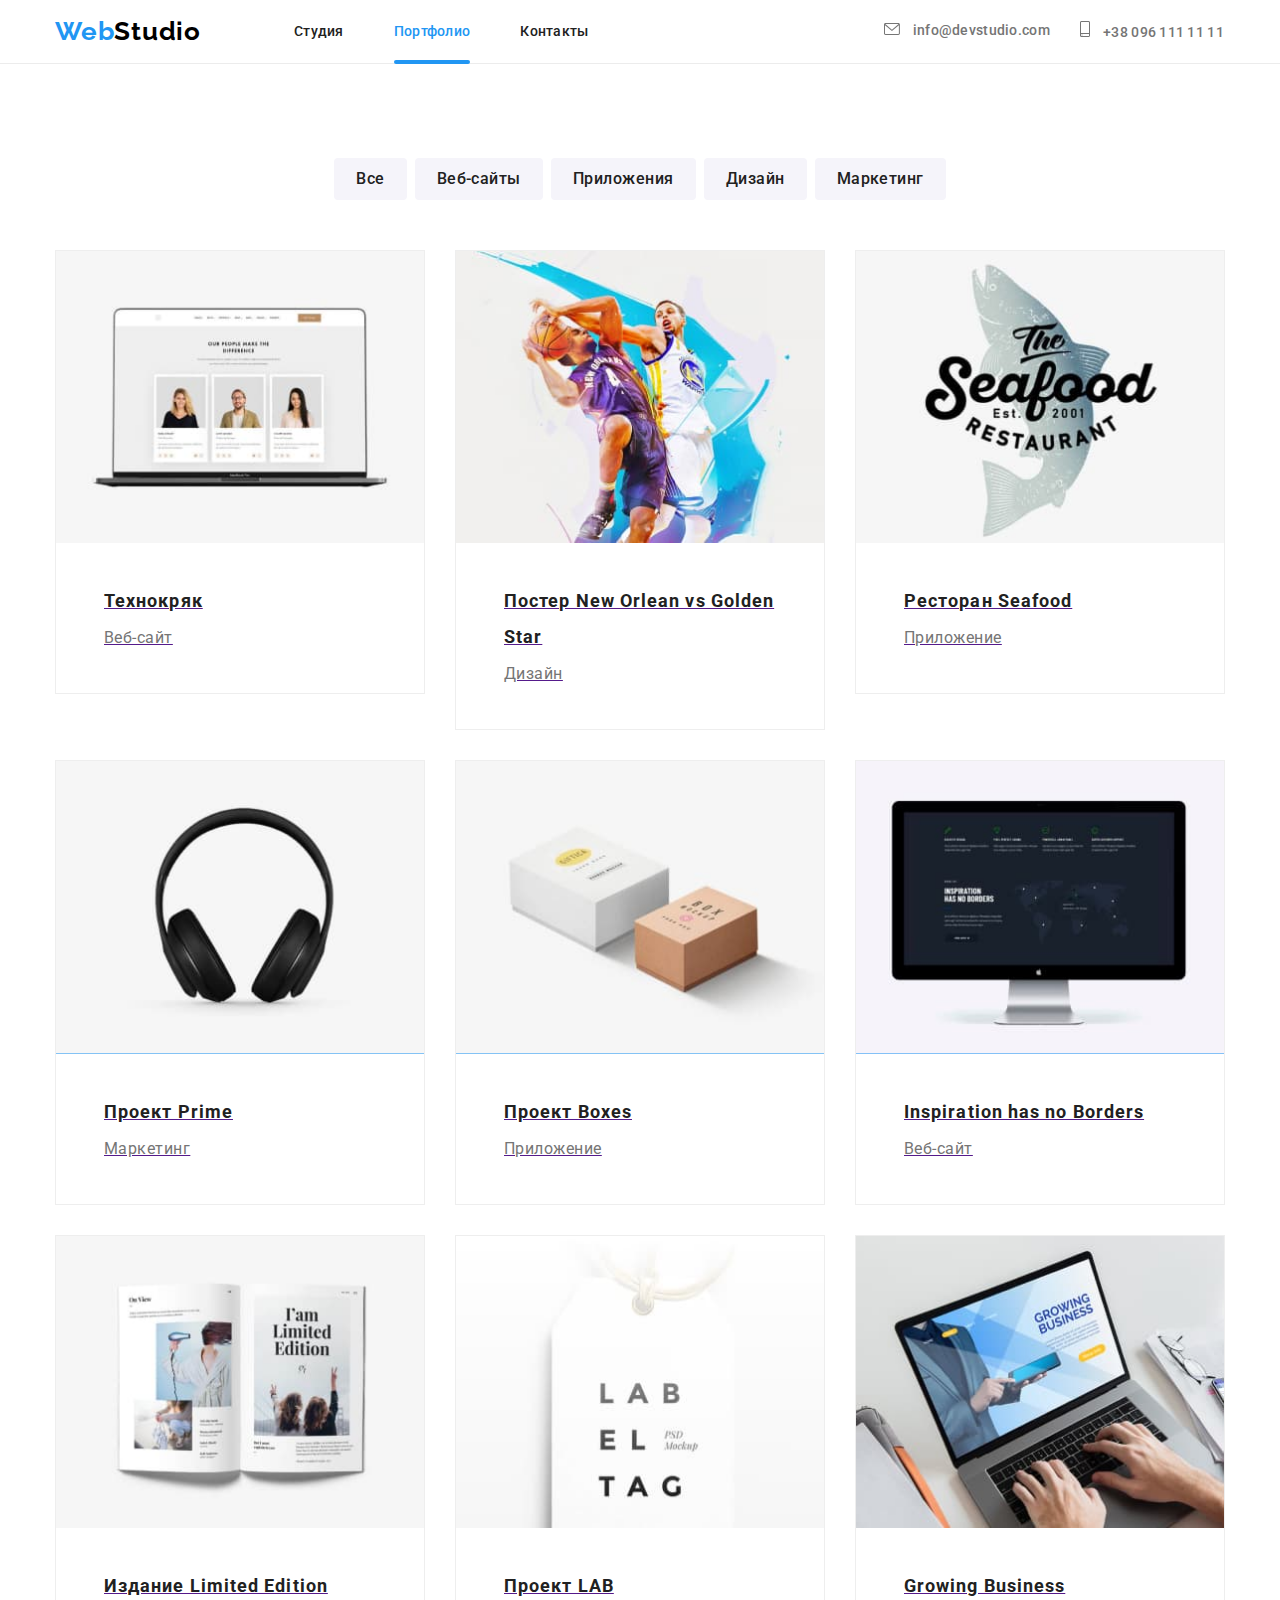
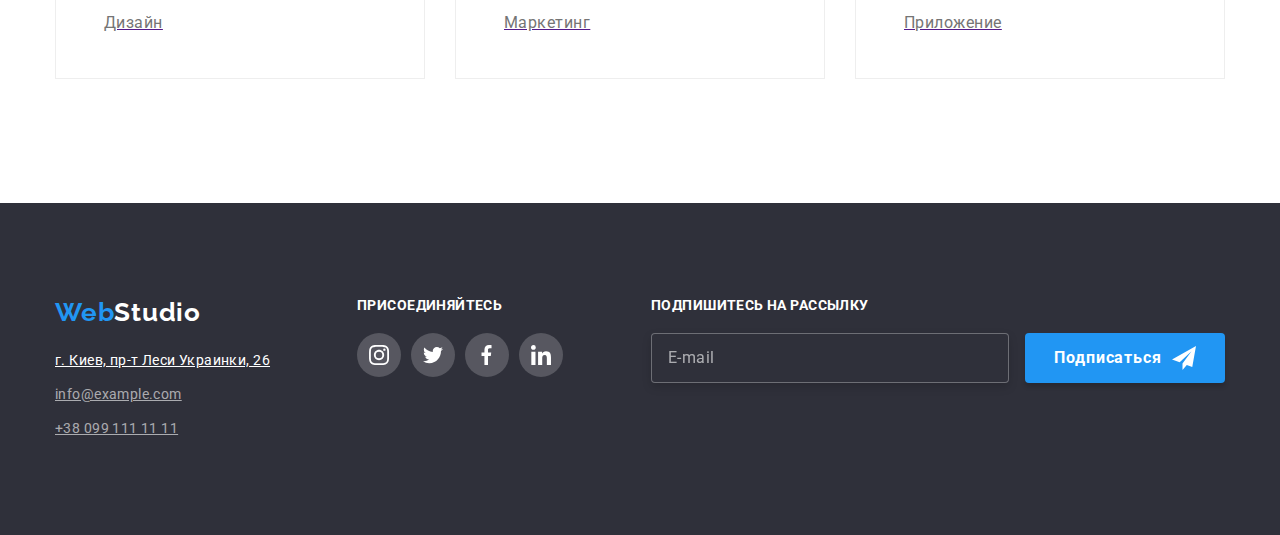
==== portfolio.html @ 94877e29 "описана адаптивность для страниц" ====
<!DOCTYPE html>
<html lang="ru">
<head>
    <meta charset="UTF-8">
    <meta name="viewport" content="width=device-width, initial-scale=1.0">
    <title>Портфолио</title>
    <link rel="stylesheet" href="https://cdnjs.cloudflare.com/ajax/libs/modern-normalize/1.0.0/modern-normalize.min.css" />
    <link href="https://fonts.googleapis.com/css2?family=Raleway:wght@700&family=Roboto:wght@400;500;700;900&display=swap"
        rel="stylesheet" />
    <link rel="stylesheet" href="./css/portfolio.min.css">
</head>
<body>
<!--Header-->
<header class="header header-portfolio">
    <div class="container header__container">
        <nav class="wrapper-logo-btn">
            <a class="logo link" href="./index.html" lang="en"><span class="logo__color">Web</span>Studio</a>
            <button type="button" class="menu-button" aria-controls="menu-container" aria-expanded="false"
                data-menu-button>
                <svg width="40" height="40" aria-label="Список навигационного меню">
                    <use class="menu-button__icon" href="./images/sprite.svg#icon-menu"></use>
                    <use class="menu-button__close" href="./images/sprite.svg#icon-close"></use>
                </svg>
            </button>
            <div class="menu-container" id="menu-container" data-menu>
                <div class="navigation">
                    <ul class="navigation__list list">
                        <li class="navigation__list-item">
                            <a class="navigation__list-link link" href="./index.html">Cтудия</a></li>
                        <li class="navigation__list-item">
                          <a class="navigation__list-link link navigation__list-link--active" href="./portfolio.html">Портфолио</a></li>
                        <li class="navigation__list-item">
                            <a class="navigation__list-link link" href="">Контакты</a></li>
                    </ul>
                </div>
                <address class="address header__address">
                    <ul class="address__list list">
                        <li class="address__list-item">
                            <a class="address__list-link link" href="mailto:info@devstudio.com">
                                <svg class="address__list-svg" width="16" height="12">
                                    <use href="./images/sprite.svg#envelope"></use>
                                </svg>
                                info@devstudio.com</a></li>
                        <li class="address__list-item">
                            <a class="address__list-link link" href="tel:+380961111111">
                                <svg class="address__list-svg" width="10" height="16">
                                    <use href="./images/sprite.svg#smartphone"></use>
                                </svg>
                                +38 096 111 11 11</a></li>
                    </ul>
                </address>
            </div>
        </nav>
    </div>
</header>
<main>
    <!--PROJECTS-->
    <section class="section">
        <div class="container">
            <h2 class="visually-hidden">Основные проэкты</h2>
            <ul class="projects-navigation__list list">
                <li class="project-navigation__item">
                    <button type="button" class="project-navigation__button">Все</button></li>
                <li class="project-navigation__item">
                    <button type="button" class="project-navigation__button">Веб-сайты</button></li>
                <li class="project-navigation__item">
                    <button type="button" class="project-navigation__button">Приложения</button></li>
                <li class="project-navigation__item">
                    <button type="button" class="project-navigation__button">Дизайн</button></li>
                <li class="project-navigation__item">
                    <button type="button" class="project-navigation__button">Маркетинг</button></li>
            </ul>
            <ul class="project-list list">
                <li class="project-list__item">
                    <a href class="project-link">
                        <div class="overlay-add">
                            <picture>
                                <source srcset="./images/projects/desktop/pr1-d.jpg 1x, ./images/projects/desktop/pr1-d@2x.jpg 2x"
                                    media="(min-width: 1200px)">
                                <source srcset="./images/projects/tablet/pr1-t.jpg 1x, ./images/projects/tablet/pr1-t@2x.jpg 2x"
                                    media="(min-width: 768px)">
                                <source srcset="./images/projects/mobile/pr1-m.jpg 1x, ./images/projects/mobile/pr1-m@2x.jpg 2x"
                                    media="(min-width: 320px)">
                                    <img class="project-list__img" src="./images/projects/mobile/pr1-m.jpg" alt="Веб-сайт 'Технокряк'" style="max-width: 100%;">
                            </picture>
                            <div class="overlay-wrap">
                                <p class="project__overlay">
                                Технокряк это современная площадка распространения коронавируса. Компании используют
                                эту платформу для цифрового шпионажа и атак на защищённые сервера конкурентов.
                                </p>
                            </div>
                        </div>
                        <div class="project-list__signature">
                            <h2 class="project-list__title">Технокряк</h2>
                            <p class="project-list__description">Веб-сайт</p>
                        </div>
                    </a>
                </li>
                <li class="project-list__item">
                    <a href class="project-link">
                        <div class="overlay-add">
                            <picture>
                                <source srcset="./images/projects/desktop/pr2-d.jpg 1x, ./images/projects/desktop/pr2-d@2x.jpg 2x"
                                media="(min-width: 1200px)">
                                <source srcset="./images/projects/tablet/pr2-t.jpg 1x, ./images/projects/tablet/pr2-t@2x.jpg 2x"
                                media="(min-width: 768px)">
                                <source srcset="./images/projects/mobile/pr2-m.jpg 1x, ./images/projects/mobile/pr2-m@2x.jpg 2x"
                                media="(min-width: 320px)">
                                <img class="project-list__img" src="./images/projects/mobile/pr2-m.jpg" alt="Постер Нового Орелана" style="max-width: 100%;"/>
                            </picture>
                            <div class="overlay-wrap">
                                <p class="project-list__description--overlay">
                                Технокряк это современная площадка распространения коронавируса. Компании используют
                                эту платформу для цифрового шпионажа и атак на защищённые сервера конкурентов.
                                </p>
                            </div>
                        </div>
                        <div class="project-list__signature">
                            <h2 class="project-list__title">Постер New Orlean vs Golden Star</h2>
                            <p class="project-list__description">Дизайн</p>
                        </div>
                    </a>
                </li>
                <li class="project-list__item">
                    <a href class="project-link">
                        <div class="overlay-add">
                            <picture>
                                <source srcset="./images/projects/desktop/pr3-d.jpg 1x, ./images/projects/desktop/pr3-d@2x.jpg 2x"
                                media="(min-width: 1200px)">
                                <source srcset="./images/projects/tablet/pr3-t.jpg 1x, ./images/projects/tablet/pr3-t@2x.jpg 2x"
                                media="(min-width: 768px)">
                                <source srcset="./images/projects/mobile/pr3-m.jpg 1x, ./images/projects/mobile/pr3-m@2x.jpg 2x"
                                media="(min-width: 320px)">
                                <img class="project-list__img" src="./images/projects/mobile/pr3-m.jpg" alt="Приложение ресторана" style="max-width: 100%;"/>
                            </picture>  
                            <div class="overlay-wrap">
                                <p class="project-list__description--overlay">
                                Технокряк это современная площадка распространения коронавируса. Компании используют
                                эту платформу для цифрового шпионажа и атак на защищённые сервера конкурентов.
                                </p>
                            </div>
                        </div>
                        <div class="project-list__signature">
                        <h2 class="project-list__title">Ресторан Seafood</h2>
                        <p class="project-list__description">Приложение</p>
                        </div>
                    </a>
                </li>
                <li class="project-list__item">
                    <a href class="project-link">
                        <div class="overlay-add">
                            <picture>
                            <source srcset="./images/projects/desktop/pr4-d.jpg 1x, ./images/projects/desktop/pr4-d@2x.jpg 2x"
                                media="(min-width: 1200px)">
                            <source srcset="./images/projects/tablet/pr4-t.jpg 1x, ./images/projects/tablet/pr4-t@2x.jpg 2x"
                                media="(min-width: 768px)">
                            <source srcset="./images/projects/mobile/pr4-m.jpg 1x, ./images/projects/mobile/pr4-m@2x.jpg 2x"
                                media="(min-width: 320px)">
                            <img class="project-list__img" src="./images/projects/mobile/pr4-m.jpg" alt="Проект маркетинга" style="max-width: 100%;"/>
                            </picture>
                            <div class="overlay-wrap">
                            <p class="project-list__description--overlay">
                            Технокряк это современная площадка распространения коронавируса. Компании используют
                            эту платформу для цифрового шпионажа и атак на защищённые сервера конкурентов.
                            </p>
                            </div>
                        </div>
                        <div class="project-list__signature">
                        <h2 class="project-list__title">Проект Prime</h2>
                        <p class="project-list__description">Маркетинг</p>
                        </div>
                    </a>
                </li>
                <li class="project-list__item">
                    <a href class="project-link">
                        <div class="overlay-add">
                            <picture>
                                <source srcset="./images/projects/desktop/pr5-d.jpg 1x, ./images/projects/desktop/pr5-d@2x.jpg 2x"
                                media="(min-width: 1200px)">
                                <source srcset="./images/projects/tablet/pr5-t.jpg 1x, ./images/projects/tablet/pr5-t@2x.jpg 2x"
                                media="(min-width: 768px)">
                                <source srcset="./images/projects/mobile/pr5-m.jpg 1x, ./images/projects/mobile/pr5-m@2x.jpg 2x"
                                media="(min-width: 320px)">
                            <img class="project-list__img" src="./images/projects/mobile/pr5-m.jpg" alt="Приложения проекта" style="max-width: 100%;"/>
                            </picture>
                            <div class="overlay-wrap">
                            <p class="project-list__description--overlay">
                            Технокряк это современная площадка распространения коронавируса. Компании используют
                            эту платформу для цифрового шпионажа и атак на защищённые сервера конкурентов.
                            </p>
                            </div>
                        </div>
                        <div class="project-list__signature">
                        <h2 class="project-list__title">Проект Boxes</h2>
                        <p class="project-list__description">Приложение</p>
                        </div>
                    </a>    
                </li>
                <li class="project-list__item">
                    <a href class="project-link">
                        <div class="overlay-add">
                            <picture>
                            <source srcset="./images/projects/desktop/pr6-d.jpg 1x, ./images/projects/desktop/pr6-d@2x.jpg 2x"
                                media="(min-width: 1200px)">
                            <source srcset="./images/projects/tablet/pr6-t.jpg 1x, ./images/projects/tablet/pr6-t@2x.jpg 2x"
                                media="(min-width: 768px)">
                            <source srcset="./images/projects/mobile/pr6-m.jpg 1x, ./images/projects/mobile/pr6-m@2x.jpg 2x"
                                media="(min-width: 320px)">
                            <img class="project-list__img" src="/images/projects/mobile/pr6-m.jpg" alt="Веб-сайт" style="max-width: 100%;"/>
                            </picture>
                            <div class="overlay-wrap">
                            <p class="project-list__description--overlay">
                            Технокряк это современная площадка распространения коронавируса. Компании используют
                            эту платформу для цифрового шпионажа и атак на защищённые сервера конкурентов.
                            </p>
                            </div>
                        </div>
                        <div class="project-list__signature">
                        <h2 class="project-list__title">Inspiration has no Borders</h2>
                        <p class="project-list__description">Веб-сайт</p>
                        </div>
                    </a>
                </li>
                <li class="project-list__item">
                    <a href class="project-link">
                        <div class="overlay-add">
                            <picture>
                            <source srcset="./images/projects/desktop/pr7-d.jpg 1x, ./images/projects/desktop/pr7-d@2x.jpg 2x"
                                media="(min-width: 1200px)">
                            <source srcset="./images/projects/tablet/pr7-t.jpg 1x, ./images/projects/tablet/pr7-t@2x.jpg 2x"
                                media="(min-width: 768px)">
                            <source srcset="./images/projects/mobile/pr7-m.jpg 1x, ./images/projects/mobile/pr7-m@2x.jpg 2x"
                                media="(min-width: 320px)">
                            <img class="project-list__img" src="./images/projects/mobile/pr7-m.jpg" alt="Дизайн издания" style="max-width: 100%;"/>
                            </picture>
                            <div class="overlay-wrap">
                                <p class="project__overlay">
                                    Технокряк это современная площадка распространения коронавируса. Компании используют
                                    эту платформу для цифрового шпионажа и атак на защищённые сервера конкурентов.
                                </p>
                            </div>
                        </div>
                        <div class="project-list__signature">
                        <h2 class="project-list__title">Издание Limited Edition</h2>
                        <p class="project-list__description">Дизайн</p>
                        </div>
                    </a>
                </li>
                <li class="project-list__item">
                    <a href class="project-link">
                        <div class="overlay-add">
                            <picture>
                            <source srcset="./images/projects/desktop/pr8-d.jpg 1x, ./images/projects/desktop/pr8-d@2x.jpg 2x"
                            media="(min-width: 1200px)">
                            <source srcset="./images/projects/tablet/pr8-t.jpg 1x, ./images/projects/tablet/pr8-t@2x.jpg 2x"
                                media="(min-width: 768px)">
                            <source srcset="./images/projects/mobile/pr8-m.jpg 1x, ./images/projects/mobile/pr8-m@2x.jpg 2x"
                                media="(min-width: 320px)">
                            <img class="project-list__img" src="./images/projects/mobile/pr8-m.jpg" alt="Проект маркетинга" style="max-width: 100%;"/>
                            </picture>
                            <div class="overlay-wrap">
                            <p class="project-list__description--overlay">
                            Технокряк это современная площадка распространения коронавируса. Компании используют
                            эту платформу для цифрового шпионажа и атак на защищённые сервера конкурентов.
                            </p>
                            </div>
                        </div>
                        <div class="project-list__signature">
                        <h2 class="project-list__title">Проект LAB</h2>
                        <p class="project-list__description">Маркетинг</p>
                        </div>
                    </a>
                </li>
                <li class="project-list__item">
                    <a href class="project-link">
                        <div class="overlay-add">
                            <picture>
                            <source srcset="./images/projects/desktop/pr9-d.jpg 1x, ./images/projects/desktop/pr9-d@2x.jpg 2x"
                                media="(min-width: 1200px)">
                            <source srcset="./images/projects/tablet/pr9-t.jpg 1x, ./images/projects/tablet/pr9-t@2x.jpg 2x"
                                media="(min-width: 768px)">
                            <source srcset="./images/projects/mobile/pr9-m.jpg 1x, ./images/projects/mobile/pr9-m@2x.jpg 2x"
                                media="(min-width: 320px)">
                                <img class="project-list__img" src="./images/projects/mobile/pr9-m.jpg" alt="Приложение для бизнеса" style="max-width: 100%;"/>
                            </picture>
                            <div class="overlay-wrap">
                            <p class="project-list__description--overlay">
                            Технокряк это современная площадка распространения коронавируса. Компании используют
                            эту платформу для цифрового шпионажа и атак на защищённые сервера конкурентов.
                            </p>
                            </div>
                        </div>
                        <div class="project-list__signature">
                        <h2 class="project-list__title">Growing Business</h2>
                        <p class="project-list__description">Приложение</p>
                        </div>
                    </a>
                </li>
            </ul>
    
        </div>
    </section>
</main>
<!--FOOTER-->
    <footer class="section footer">
        <div class="container footer">
            <div class="address-social__wrapper">
                <address class="footer__address address">
                    <a class="logo link footer__logo" href="./index.html" lang="en"><span
                            class="logo__color">Web</span>Studio</a>
                    <ul class="footer__address-list list">
                        <li class="footer__address-item"><a href="https://goo.gl/maps/yee8AxfhjThdjtew5" target="_blank"
                                class="footer__address-link footer__address-link--light">г. Киев, пр-т Леси Украинки, 26</a>
                        </li>
                        <li class="footer__address-item"><a href="mailto:info@example.com"
                                class="footer__address-link">info@example.com</a></li>
                        <li class="footer__address-item"><a href="tel:+380991111111" class="footer__address-link">
                                +38 099 111 11 11</a>
                        </li>
                    </ul>
                </address>
                <div class="footer-social">
                    <h2 class="footer__title">Присоединяйтесь</h2>
                    <ul class="social-list list social-list__footer">
                        <li class="social-list__item social-list__link--color">
                            <a class="social-list__link social-list__link--color">
                                <svg>
                                    <use href="./images/sprite.svg#instagram"></use>
                                </svg>
                            </a>
                        </li>
                        <li class="social-list__link social-list__link--color">
                            <a class="social-list__link social-list__link--color">
                                <svg>
                                    <use href="./images/sprite.svg#twitter"></use>
                                </svg>
                            </a>
                        </li>
                        <li class="social-list__item social-list__link--color">
                            <a class="social-list__link social-list__link--color">
                                <svg>
                                    <use href="./images/sprite.svg#facebook"></use>
                                </svg>
                            </a>
                        </li>
                        <li class="social-list__item social-list__link--color">
                            <a class="social-list__link social-list__link--color">
                                <svg>
                                    <use href="./images/sprite.svg#linkedin"></use>
                                </svg>
                            </a>
                        </li>
                    </ul>
                </div>
            </div>
    
            <div class="subscribe">
                <form action="#" class="subscribe-form">
                    <h2 class="footer__title">Подпишитесь на рассылку</h2>
                    <input type="email" class="subscribe-form__email" name="email" placeholder="E-mail">
                    <button class="modal-button modal-button__footer" type="submit">Подписаться</button>
                </form>
            </div>
        </div>
    
    </footer>
    <script src="./js/menu.js"></script>
</body>
</html>
---- css/portfolio.min.css ----
.visually-hidden{position:absolute !important;clip:rect(1px 1px 1px 1px);clip:rect(1px, 1px, 1px, 1px);padding:0 !important;border:0 !important;height:1px !important;width:1px !important;overflow:hidden}*,*::before,*::after{margin:0;padding:0}body{font-family:"Roboto",sans-serif;font-style:normal}body.modal-open{overflow:hidden}.list{padding:0;margin:0;list-style:none}.link{text-decoration:none}.address{font-style:normal;margin:0}img{display:block}h1,h2,h3,p{margin:0}.container{padding-left:15px;padding-right:15px;margin-left:auto;margin-right:auto;padding-left:15px;padding-right:15px;margin-left:auto;margin-right:auto}@media screen and (min-width: 320px){.container{width:320px}}@media screen and (min-width: 480px){.container{margin:0 auto;width:480px}}@media screen and (min-width: 768px){.container{width:768px}}@media screen and (min-width: 1200px){.container{width:1200px}}.section{padding-top:60px;padding-bottom:60px}@media screen and (min-width: 1200px){.section{padding-top:94px;padding-bottom:94px}}@media screen and (min-width: 1200px){.section__footer{padding-top:60px;padding-bottom:60px}}.section__our-works{padding-top:0;padding-bottom:0}@media screen and (min-width: 1200px){.section__our-works{padding-bottom:60px}}.section__portfolio{padding-top:60px;padding-bottom:0}@media screen and (min-width: 1200px){.section__portfolio{padding-bottom:94px}}.modal-button{width:200px;height:50px;background:#2196f3;box-shadow:0 4px 4px rgba(0,0,0,0.15);border-radius:4px;border-style:none;font-weight:700;font-size:16px;line-height:1.875;text-align:center;letter-spacing:0.06em;color:#ffffff}.modal-button__footer{padding-top:10px;padding-bottom:10px}.social-list{display:flex;justify-content:space-between;align-items:center}.social-list__link{display:inline-flex;justify-content:center;align-items:center;width:44px;height:44px;border-radius:50%;background-color:#ffffff;transition:background-color 250ms cubic-bezier(0.4, 0, 0.2, 1)}.social-list__link:hover{width:44px;height:44px;border-radius:50%;background-color:#2196f3}.social-list__link:hover>svg{fill:#fff}.social-list__link>svg{width:20px;height:20px;fill:#afb1b8;transition:fill 250ms cubic-bezier(0.4, 0, 0.2, 1)}.social-list__link--color{width:44px;height:44px;border-radius:50%;background-color:rgba(255,255,255,0.1)}.social-list__link--color>svg{fill:#fff}.social-list__link--color:not(:last-child){margin-right:10px}.social-list__footer{margin-top:20px}.header{margin:0 auto;position:relative}.header__container{border-bottom:1px solid #ececec}@media screen and (min-width: 768px){.header__container{border:none;display:flex;align-items:center;padding-top:0px;padding-bottom:0px}}.logo{font-family:"Raleway",sans-serif;font-weight:700;font-size:24px;line-height:1.167;letter-spacing:0.03em;color:#000000;padding-top:16px;padding-bottom:16px}@media screen and (min-width: 768px){.logo{margin-right:88px}}@media screen and (min-width: 768px) and (max-width: 1199px){.logo{padding-top:26px;padding-bottom:26px}}@media screen and (min-width: 1200px){.logo{margin-right:93px;font-size:26px;line-height:1.192}}.logo:hover,.logo:focus{text-decoration:none;color:#000000}.logo__color{color:#2196f3}.menu-button{display:inline-flex;margin:0;padding:0;border:none;background-color:transparent;outline:none}@media screen and (min-width: 768px){.menu-button{display:none}}.menu-button__close{display:none}.menu-button.is-open .menu-button__close{display:block}.menu-button.is-open .menu-button__icon{display:none}.menu-button:hover .menu-button__icon,.menu-button:focus .menu-button__icon{fill:#2196f3;cursor:pointer}.menu-button:hover .menu-button__close,.menu-button:focus .menu-button__close{fill:#2196f3;cursor:pointer}@media screen and (max-width: 767px){.menu-container{display:none;padding-top:60px;padding-bottom:60px;text-align:center;position:absolute;top:100%;left:0;width:100%;z-index:10;background-color:#fff;box-shadow:0px 4px 8px rgba(0,0,0,0.04),0px 2px 4px rgba(0,0,0,0.08),0px 1px 3px rgba(0,0,0,0.16)}}@media screen and (min-width: 768px){.menu-container{display:flex;align-items:center}}@media screen and (max-width: 767px){.menu-container.is-open{display:block}}@media screen and (max-width: 767px){.wrapper-logo-btn{display:flex;justify-content:space-between;align-items:center}}@media screen and (min-width: 768px){.wrapper-logo-btn{display:flex;align-items:center}}.navigation{margin-bottom:60px}@media screen and (min-width: 768px){.navigation{margin-right:78px;margin-bottom:0}}@media screen and (min-width: 1200px){.navigation{margin-right:295px}}@media screen and (min-width: 768px){.navigation__list{display:flex}}.navigation__list-link{font-family:"Roboto",sans-serif;font-weight:500;font-size:18px;line-height:1.167;letter-spacing:0.02em;color:#212121}@media screen and (min-width: 768px){.navigation__list-link{font-size:14px;line-height:1.143;color:#212121}}.navigation__list-link:hover,.navigation__list-link:focus{color:#2196f3;text-decoration:none}.navigation__list-link--active{position:relative;margin-bottom:12px;color:#2196f3}.navigation__list-link--active::after{position:absolute;left:0;bottom:-8px;content:"";display:block;height:4px;background:#2196f3;border-radius:2px;width:100%}@media screen and (min-width: 768px){.navigation__list-link--active::after{bottom:-32px}}@media screen and (min-width: 1200px){.navigation__list-link--active::after{bottom:-25px}}@media screen and (max-width: 767px){.navigation__list-item:not(:last-child){margin-bottom:40px}}@media screen and (min-width: 768px){.navigation__list-item:not(:last-child){margin-right:50px;margin-bottom:0}}@media screen and (min-width: 1200px){.address__list{display:flex}}.address__list-svg{fill:#757575;margin-right:10px;transition:fill 250ms cubic-bezier(0.4, 0, 0.2, 1)}.address__list-item:not(:last-child){margin-bottom:16px}@media screen and (min-width: 768px){.address__list-item:not(:last-child){margin-bottom:12px}}@media screen and (min-width: 1200px){.address__list-item:not(:last-child){margin-right:30px;margin-bottom:0}}.address__list-link{font-weight:500;font-size:18px;line-height:21px;letter-spacing:0.02em;color:#757575;transition:color 250ms cubic-bezier(0.4, 0, 0.2, 1)}@media screen and (min-width: 768px){.address__list-link{font-size:12px;line-height:1.167}}@media screen and (min-width: 1200px){.address__list-link{font-size:14px;line-height:1.143}}.address__list-link:hover,.address__list-link:focus{color:#2196f3;text-decoration:none}.address__list-link:hover .address__list-svg,.address__list-link:focus .address__list-svg{fill:#2196f3}@media screen and (min-width: 768px){.header-portfolio{border-bottom:1px solid #ececec}}.project-navigation__button{padding:6px 22px;font-family:"Roboto",sans-serif;font-weight:500;font-size:16px;line-height:1.857;text-align:center;letter-spacing:0.03em;color:#212121;border-style:none;background-color:#f5f4fa;border-radius:4px;transition:background-color 250ms cubic-bezier(0.4, 0, 0.2, 1),box-shadow 250ms cubic-bezier(0.4, 0, 0.2, 1),color 250ms cubic-bezier(0.4, 0, 0.2, 1)}.project-navigation__button:hover,.project-navigation__button:focus{background:#2196f3;box-shadow:0 3px 1px rgba(0,0,0,0.1),0 1px 2px rgba(0,0,0,0.08),0 2px 2px rgba(0,0,0,0.12);color:#fff;border-style:none}.project-navigation__item:not(:last-child){margin-right:8px}@media screen and (max-width: 767px){.project-navigation__item:nth-child(-n+3){margin-bottom:15px}}.projects-navigation__list{display:flex;flex-wrap:wrap;margin-bottom:40px}@media screen and (min-width: 768px){.projects-navigation__list{flex-wrap:nowrap;justify-content:center;margin-bottom:30px}}@media screen and (min-width: 768px) and (min-width: 1200px){.projects-navigation__list{margin-bottom:50px}}.project-list{display:flex;flex-wrap:wrap;justify-content:space-between;align-items:flex-start}.project-list__item{border:1px solid #eeeeee}@media screen and (max-width: 767px){.project-list__item{width:450px}}@media screen and (min-width: 768px) and (max-width: 1199px){.project-list__item{width:354px}}@media screen and (min-width: 1200px){.project-list__item{width:370px}}@media screen and (max-width: 767px){.project-list__item:not(:last-child){margin-bottom:30px}}.project-list__item:not(:nth-last-child(-n+1)){margin-bottom:30px}.project-list__item:not(:nth-last-child(-n+3)){margin-bottom:30px}.project-list__title{font-weight:700;font-size:16px;line-height:2;letter-spacing:0.06em;color:#212121;margin-top:20px;padding:0px 24px}.project-list__description{font-weight:400;font-size:16px;line-height:1.875;letter-spacing:0.03em;color:#757575;margin-top:4px;padding-left:24px;padding-bottom:20px}.project-link{width:100%;display:inline-block;transition:box-shadow 250ms cubic-bezier(0.4, 0, 0.2, 1)}.project-link:hover{box-shadow:0px 1px 1px rgba(0,0,0,0.12),0px 4px 4px rgba(0,0,0,0.06),1px 4px 6px rgba(0,0,0,0.16)}.project-link:hover .overlay-wrap{transform:translateY(0)}.overlay-add{position:relative;overflow:hidden}.overlay-wrap{position:absolute;left:0;bottom:0;width:100%;height:100%;display:flex;background-color:rgba(33,150,243,0.9);transform:translateY(100%);transition-property:transform 250ms cubic-bezier(0.4, 0, 0.2, 1)}@media screen and (max-width: 767px){.overlay-wrap{padding:77px 24px}}@media screen and (min-width: 768px) and (max-width: 1199px){.overlay-wrap{padding:49px 24px}}@media screen and (min-width: 1200px){.overlay-wrap{padding:63px 24px}}.project-list__signature{padding:20px 24px}.project-list__title{font-weight:700;font-size:18px;line-height:2;letter-spacing:0.06em;color:#212121;margin-bottom:4px}.project-list__description{font-weight:400;font-size:16px;line-height:1.875;letter-spacing:0.03em;color:#757575}.footer{background-color:#2f303a}@media screen and (max-width: 1199px){.footer{text-align:center}}@media screen and (min-width: 1200px){.footer{display:flex}}.footer__logo{font-weight:700;font-size:24px;line-height:1.167;letter-spacing:0.03em;color:#fff;margin-bottom:20px}@media screen and (min-width: 768px){.footer__logo{margin-right:0;font-size:26px;line-height:1.192}}.footer__logo:hover,.footer__logo:focus{text-decoration:none;color:#fff}@media screen and (max-width: 1199px){.footer__address{text-align:center}}@media screen and (min-width: 1200px){.footer__address{margin-right:70px}}.footer__address-list{font-weight:400;font-size:14px;line-height:1.715;text-align:center;letter-spacing:0.03em;color:#ffffff;margin-bottom:60px;margin-top:20px}@media screen and (min-width: 1200px){.footer__address-list{text-align:left;margin-bottom:0;width:232px}}.footer__address-link{font-weight:400;font-size:14px;line-height:1.714;letter-spacing:0.03em;color:rgba(255,255,255,0.6)}.footer__address-link:hover,.footer__address-link:focus{color:rgba(255,255,255,0.6);text-decoration:none}.footer__address-item:not(:last-child){margin-bottom:8px}@media screen and (min-width: 748px){.footer__address-item:not(:last-child){margin-bottom:9px}}.footer__address-link--light{color:#fff}.footer__title{font-weight:700;font-size:14px;line-height:1.143;text-align:center;letter-spacing:0.03em;text-transform:uppercase;color:#ffffff}@media screen and (min-width: 1200px){.footer__title{text-align:left}}@media screen and (max-width: 767px){.footer-social{margin-left:auto;margin-right:auto;width:206px}}.subscribe{margin-top:60px;text-align:center}@media screen and (min-width: 768px){.subscribe{margin-top:0}}@media screen and (min-width: 1200px){.subscribe{margin-left:auto}}.subscribe .subscribe-form__email{padding:15px 16px;width:100%;max-width:450px;height:50px;outline:none;font-weight:400;border:1px solid rgba(255,255,255,0.3);filter:drop-shadow(0px 4px 4px rgba(0,0,0,0.15));border-radius:4px;background-color:#2f303a;color:#fff;margin-bottom:20px;margin-top:20px}@media screen and (min-width: 1200px){.subscribe .subscribe-form__email{margin-bottom:0;width:358px;margin-right:12px}}.subscribe .subscribe-form__email::placeholder{font-family:"Roboto",sans-serif;font-weight:400;font-size:16px;line-height:20px;letter-spacing:0.03em;color:rgba(255,255,255,0.6)}.modal-button__footer{display:flex;align-items:center;justify-content:center;margin-left:auto;margin-right:auto}@media screen and (min-width: 1200px){.modal-button__footer{display:inline-flex}}.modal-button__footer::after{content:"";display:inline-flex;background-color:#2196f3;background-image:url("../images/icon-send.svg");width:24px;height:24px;margin-left:10px;background-repeat:no-repeat;background-position:center;background-size:cover}@media screen and (min-width: 768px) and (max-width: 1199px){.address-social__wrapper{display:flex;justify-content:space-around}}@media screen and (min-width: 1200px){.address-social__wrapper{display:flex}}
/*# sourceMappingURL=portfolio.min.css.map */
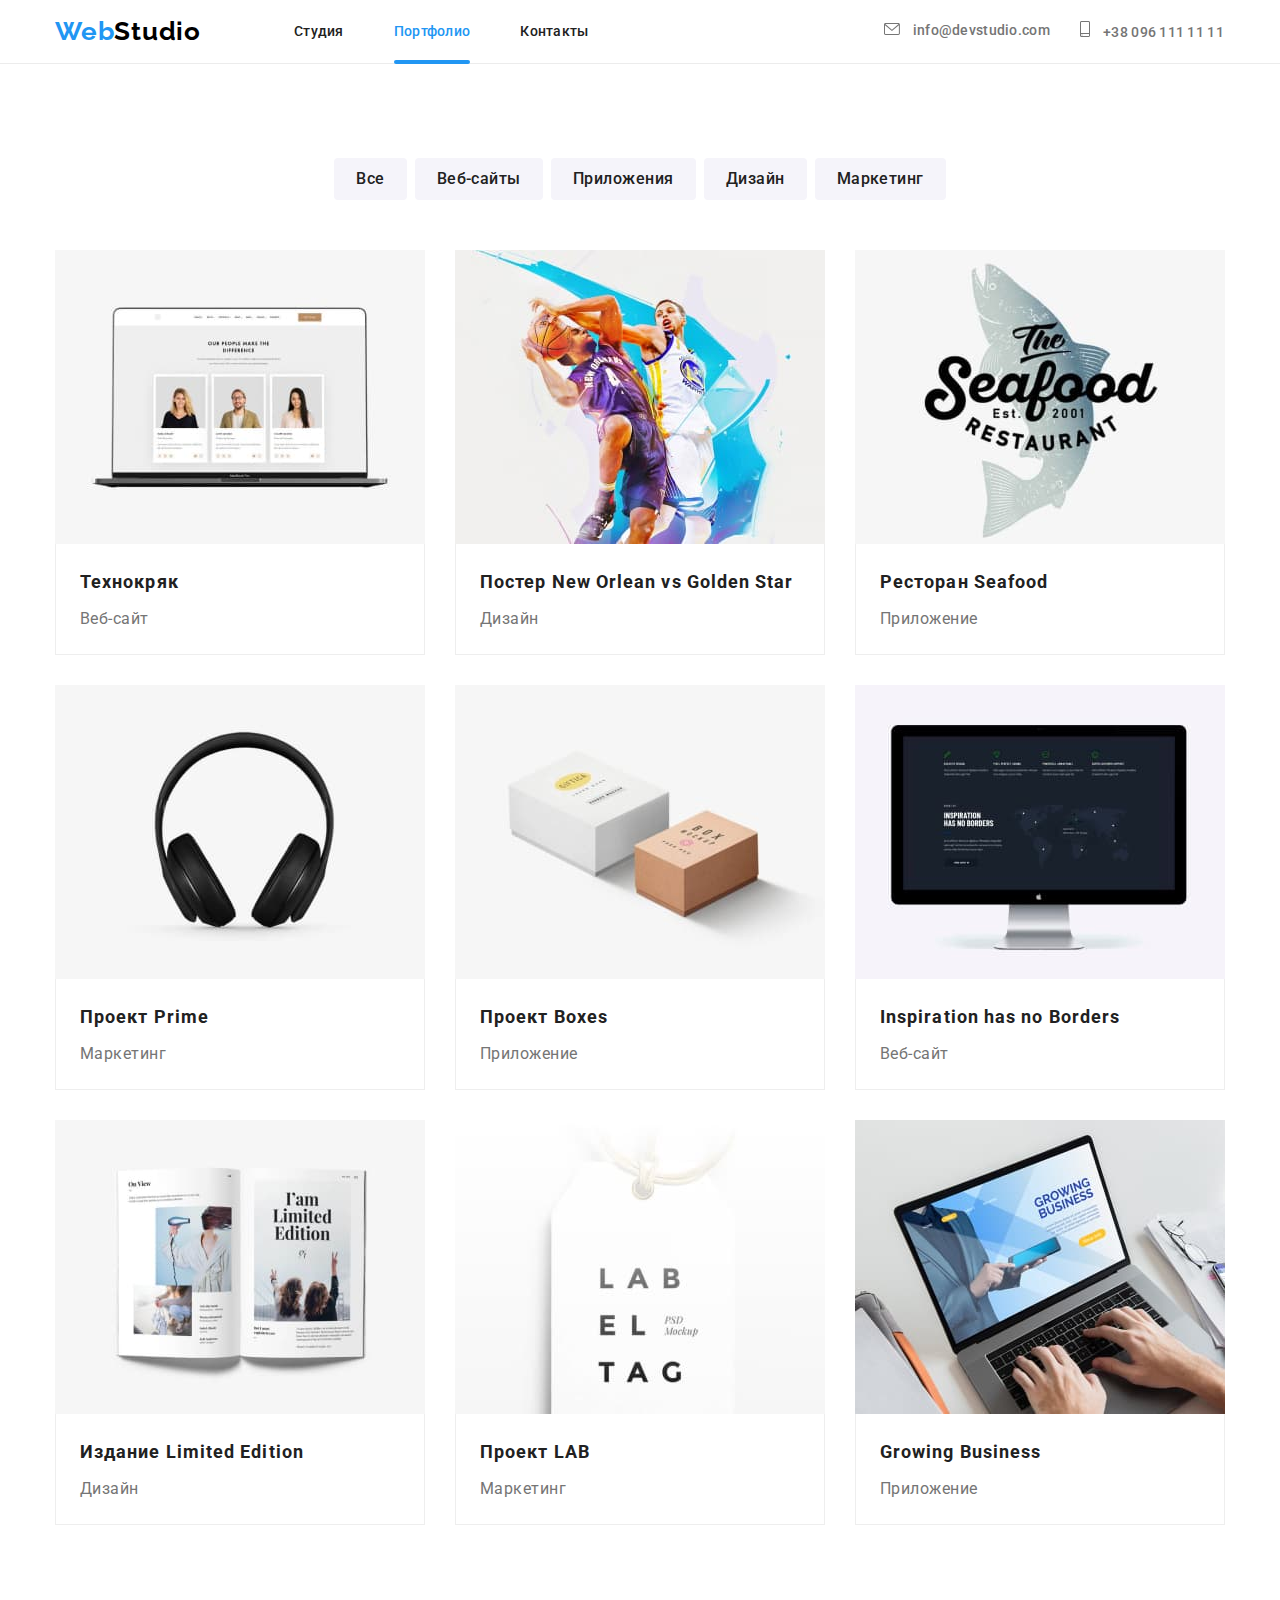
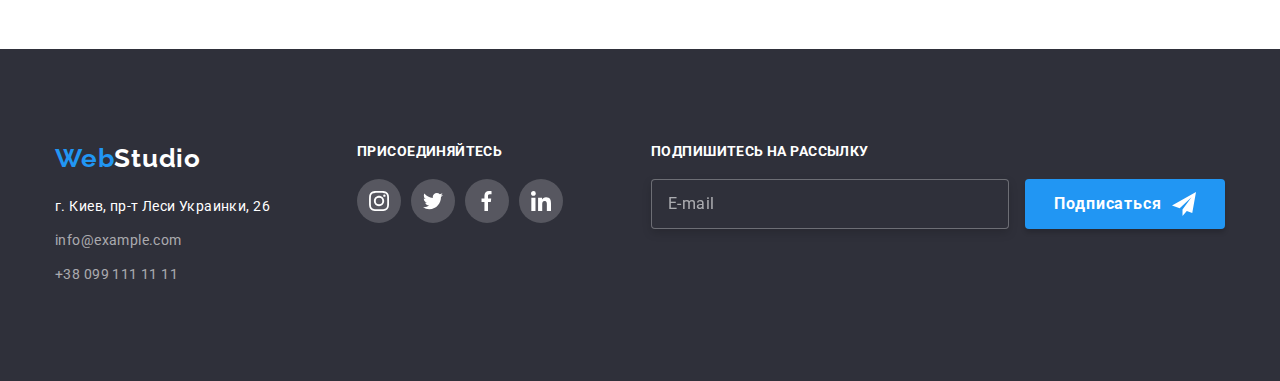
==== commit df52c573: "исправлены ошибки в адаптивной версии сайта" ====
--- a/portfolio.html
+++ b/portfolio.html
@@ -72,16 +72,42 @@
             </ul>
             <ul class="project-list list">
                 <li class="project-list__item">
-                    <a href class="project-link">
+                    <a href="" class="project-link">
                         <div class="overlay-add">
                             <picture>
                                 <source srcset="./images/projects/desktop/pr1-d.jpg 1x, ./images/projects/desktop/pr1-d@2x.jpg 2x"
-                                    media="(min-width: 1200px)">
+                                        media="(min-width: 1200px)">
                                 <source srcset="./images/projects/tablet/pr1-t.jpg 1x, ./images/projects/tablet/pr1-t@2x.jpg 2x"
-                                    media="(min-width: 768px)">
+                                        media="(min-width: 768px)">
                                 <source srcset="./images/projects/mobile/pr1-m.jpg 1x, ./images/projects/mobile/pr1-m@2x.jpg 2x"
-                                    media="(min-width: 320px)">
-                                    <img class="project-list__img" src="./images/projects/mobile/pr1-m.jpg" alt="Веб-сайт 'Технокряк'" style="max-width: 100%;">
+                                        media="(min-width: 320px)">
+                                    <img class="project-list__img" src="./images/projects/mobile/pr1-m.jpg" alt="Веб-сайт 'Технокряк'"
+                                        style="max-width: 100%;">
+                            </picture>
+                                <div class="overlay-wrap">
+                                    <p class="project__overlay">
+                                        Технокряк это современная площадка распространения коронавируса. Компании используют
+                                        эту платформу для цифрового шпионажа и атак на защищённые сервера конкурентов.
+                                    </p>
+                                </div>
+                        </div>
+                        <div class="project-list__signature">
+                            <p class="project-list__title">Технокряк</p>
+                            <p class="project-list__description">Веб-сайт</p>
+                        </div>
+                    </a>
+                </li>
+                <li class="project-list__item">
+                    <a href="" class="project-link">
+                        <div class="overlay-add transition-hover">
+                            <picture>
+                                <source srcset="./images/projects/desktop/pr2-d.jpg 1x, ./images/projects/desktop/pr2-d@2x.jpg 2x"
+                                media="(min-width: 1200px)">
+                                <source srcset="./images/projects/tablet/pr2-t.jpg 1x, ./images/projects/tablet/pr2-t@2x.jpg 2x"
+                                media="(min-width: 768px)">
+                                <source srcset="./images/projects/mobile/pr2-m.jpg 1x, ./images/projects/mobile/pr2-m@2x.jpg 2x"
+                                media="(min-width: 320px)">
+                                <img class="project-list__img" src="./images/projects/mobile/pr2-m.jpg" alt="Постер Нового Орелана" style="max-width: 100%;"/>
                             </picture>
                             <div class="overlay-wrap">
                                 <p class="project__overlay">
@@ -91,63 +117,38 @@
                             </div>
                         </div>
                         <div class="project-list__signature">
-                            <h2 class="project-list__title">Технокряк</h2>
-                            <p class="project-list__description">Веб-сайт</p>
-                        </div>
-                    </a>
-                </li>
-                <li class="project-list__item">
-                    <a href class="project-link">
-                        <div class="overlay-add">
-                            <picture>
-                                <source srcset="./images/projects/desktop/pr2-d.jpg 1x, ./images/projects/desktop/pr2-d@2x.jpg 2x"
-                                media="(min-width: 1200px)">
-                                <source srcset="./images/projects/tablet/pr2-t.jpg 1x, ./images/projects/tablet/pr2-t@2x.jpg 2x"
-                                media="(min-width: 768px)">
-                                <source srcset="./images/projects/mobile/pr2-m.jpg 1x, ./images/projects/mobile/pr2-m@2x.jpg 2x"
-                                media="(min-width: 320px)">
-                                <img class="project-list__img" src="./images/projects/mobile/pr2-m.jpg" alt="Постер Нового Орелана" style="max-width: 100%;"/>
-                            </picture>
-                            <div class="overlay-wrap">
-                                <p class="project-list__description--overlay">
+                            <p class="project-list__title">Постер New Orlean vs Golden Star</p>
+                            <p class="project-list__description">Дизайн</p>
+                        </div>
+                    </a>
+                </li>
+                <li class="project-list__item">
+                    <a href="" class="project-link">
+                        <div class="overlay-add">
+                            <picture>
+                                <source srcset="./images/projects/desktop/pr3-d.jpg 1x, ./images/projects/desktop/pr3-d@2x.jpg 2x"
+                                media="(min-width: 1200px)">
+                                <source srcset="./images/projects/tablet/pr3-t.jpg 1x, ./images/projects/tablet/pr3-t@2x.jpg 2x"
+                                media="(min-width: 768px)">
+                                <source srcset="./images/projects/mobile/pr3-m.jpg 1x, ./images/projects/mobile/pr3-m@2x.jpg 2x"
+                                media="(min-width: 320px)">
+                                <img class="project-list__img" src="./images/projects/mobile/pr3-m.jpg" alt="Приложение ресторана" style="max-width: 100%;"/>
+                            </picture>  
+                            <div class="overlay-wrap">
+                                <p class="project__overlay">
                                 Технокряк это современная площадка распространения коронавируса. Компании используют
                                 эту платформу для цифрового шпионажа и атак на защищённые сервера конкурентов.
                                 </p>
                             </div>
                         </div>
                         <div class="project-list__signature">
-                            <h2 class="project-list__title">Постер New Orlean vs Golden Star</h2>
-                            <p class="project-list__description">Дизайн</p>
-                        </div>
-                    </a>
-                </li>
-                <li class="project-list__item">
-                    <a href class="project-link">
-                        <div class="overlay-add">
-                            <picture>
-                                <source srcset="./images/projects/desktop/pr3-d.jpg 1x, ./images/projects/desktop/pr3-d@2x.jpg 2x"
-                                media="(min-width: 1200px)">
-                                <source srcset="./images/projects/tablet/pr3-t.jpg 1x, ./images/projects/tablet/pr3-t@2x.jpg 2x"
-                                media="(min-width: 768px)">
-                                <source srcset="./images/projects/mobile/pr3-m.jpg 1x, ./images/projects/mobile/pr3-m@2x.jpg 2x"
-                                media="(min-width: 320px)">
-                                <img class="project-list__img" src="./images/projects/mobile/pr3-m.jpg" alt="Приложение ресторана" style="max-width: 100%;"/>
-                            </picture>  
-                            <div class="overlay-wrap">
-                                <p class="project-list__description--overlay">
-                                Технокряк это современная площадка распространения коронавируса. Компании используют
-                                эту платформу для цифрового шпионажа и атак на защищённые сервера конкурентов.
-                                </p>
-                            </div>
-                        </div>
-                        <div class="project-list__signature">
-                        <h2 class="project-list__title">Ресторан Seafood</h2>
+                        <p class="project-list__title">Ресторан Seafood</p>
                         <p class="project-list__description">Приложение</p>
                         </div>
                     </a>
                 </li>
                 <li class="project-list__item">
-                    <a href class="project-link">
+                    <a href="" class="project-link">
                         <div class="overlay-add">
                             <picture>
                             <source srcset="./images/projects/desktop/pr4-d.jpg 1x, ./images/projects/desktop/pr4-d@2x.jpg 2x"
@@ -159,20 +160,20 @@
                             <img class="project-list__img" src="./images/projects/mobile/pr4-m.jpg" alt="Проект маркетинга" style="max-width: 100%;"/>
                             </picture>
                             <div class="overlay-wrap">
-                            <p class="project-list__description--overlay">
-                            Технокряк это современная площадка распространения коронавируса. Компании используют
-                            эту платформу для цифрового шпионажа и атак на защищённые сервера конкурентов.
-                            </p>
-                            </div>
-                        </div>
-                        <div class="project-list__signature">
-                        <h2 class="project-list__title">Проект Prime</h2>
+                            <p class="project__overlay">
+                            Технокряк это современная площадка распространения коронавируса. Компании используют
+                            эту платформу для цифрового шпионажа и атак на защищённые сервера конкурентов.
+                            </p>
+                            </div>
+                        </div>
+                        <div class="project-list__signature">
+                        <p class="project-list__title">Проект Prime</p>
                         <p class="project-list__description">Маркетинг</p>
                         </div>
                     </a>
                 </li>
                 <li class="project-list__item">
-                    <a href class="project-link">
+                    <a href="" class="project-link">
                         <div class="overlay-add">
                             <picture>
                                 <source srcset="./images/projects/desktop/pr5-d.jpg 1x, ./images/projects/desktop/pr5-d@2x.jpg 2x"
@@ -184,20 +185,20 @@
                             <img class="project-list__img" src="./images/projects/mobile/pr5-m.jpg" alt="Приложения проекта" style="max-width: 100%;"/>
                             </picture>
                             <div class="overlay-wrap">
-                            <p class="project-list__description--overlay">
-                            Технокряк это современная площадка распространения коронавируса. Компании используют
-                            эту платформу для цифрового шпионажа и атак на защищённые сервера конкурентов.
-                            </p>
-                            </div>
-                        </div>
-                        <div class="project-list__signature">
-                        <h2 class="project-list__title">Проект Boxes</h2>
+                            <p class="project__overlay">
+                            Технокряк это современная площадка распространения коронавируса. Компании используют
+                            эту платформу для цифрового шпионажа и атак на защищённые сервера конкурентов.
+                            </p>
+                            </div>
+                        </div>
+                        <div class="project-list__signature">
+                        <p class="project-list__title">Проект Boxes</p>
                         <p class="project-list__description">Приложение</p>
                         </div>
                     </a>    
                 </li>
                 <li class="project-list__item">
-                    <a href class="project-link">
+                    <a href="" class="project-link">
                         <div class="overlay-add">
                             <picture>
                             <source srcset="./images/projects/desktop/pr6-d.jpg 1x, ./images/projects/desktop/pr6-d@2x.jpg 2x"
@@ -209,20 +210,20 @@
                             <img class="project-list__img" src="/images/projects/mobile/pr6-m.jpg" alt="Веб-сайт" style="max-width: 100%;"/>
                             </picture>
                             <div class="overlay-wrap">
-                            <p class="project-list__description--overlay">
-                            Технокряк это современная площадка распространения коронавируса. Компании используют
-                            эту платформу для цифрового шпионажа и атак на защищённые сервера конкурентов.
-                            </p>
-                            </div>
-                        </div>
-                        <div class="project-list__signature">
-                        <h2 class="project-list__title">Inspiration has no Borders</h2>
+                            <p class="project__overlay">
+                            Технокряк это современная площадка распространения коронавируса. Компании используют
+                            эту платформу для цифрового шпионажа и атак на защищённые сервера конкурентов.
+                            </p>
+                            </div>
+                        </div>
+                        <div class="project-list__signature">
+                        <p class="project-list__title">Inspiration has no Borders</p>
                         <p class="project-list__description">Веб-сайт</p>
                         </div>
                     </a>
                 </li>
                 <li class="project-list__item">
-                    <a href class="project-link">
+                    <a href="" class="project-link">
                         <div class="overlay-add">
                             <picture>
                             <source srcset="./images/projects/desktop/pr7-d.jpg 1x, ./images/projects/desktop/pr7-d@2x.jpg 2x"
@@ -241,13 +242,13 @@
                             </div>
                         </div>
                         <div class="project-list__signature">
-                        <h2 class="project-list__title">Издание Limited Edition</h2>
+                        <p class="project-list__title">Издание Limited Edition</p>
                         <p class="project-list__description">Дизайн</p>
                         </div>
                     </a>
                 </li>
                 <li class="project-list__item">
-                    <a href class="project-link">
+                    <a href="" class="project-link">
                         <div class="overlay-add">
                             <picture>
                             <source srcset="./images/projects/desktop/pr8-d.jpg 1x, ./images/projects/desktop/pr8-d@2x.jpg 2x"
@@ -259,20 +260,20 @@
                             <img class="project-list__img" src="./images/projects/mobile/pr8-m.jpg" alt="Проект маркетинга" style="max-width: 100%;"/>
                             </picture>
                             <div class="overlay-wrap">
-                            <p class="project-list__description--overlay">
-                            Технокряк это современная площадка распространения коронавируса. Компании используют
-                            эту платформу для цифрового шпионажа и атак на защищённые сервера конкурентов.
-                            </p>
-                            </div>
-                        </div>
-                        <div class="project-list__signature">
-                        <h2 class="project-list__title">Проект LAB</h2>
+                            <p class="project__overlay">
+                            Технокряк это современная площадка распространения коронавируса. Компании используют
+                            эту платформу для цифрового шпионажа и атак на защищённые сервера конкурентов.
+                            </p>
+                            </div>
+                        </div>
+                        <div class="project-list__signature">
+                        <p class="project-list__title">Проект LAB</p>
                         <p class="project-list__description">Маркетинг</p>
                         </div>
                     </a>
                 </li>
                 <li class="project-list__item">
-                    <a href class="project-link">
+                    <a href="" class="project-link">
                         <div class="overlay-add">
                             <picture>
                             <source srcset="./images/projects/desktop/pr9-d.jpg 1x, ./images/projects/desktop/pr9-d@2x.jpg 2x"
@@ -284,14 +285,14 @@
                                 <img class="project-list__img" src="./images/projects/mobile/pr9-m.jpg" alt="Приложение для бизнеса" style="max-width: 100%;"/>
                             </picture>
                             <div class="overlay-wrap">
-                            <p class="project-list__description--overlay">
-                            Технокряк это современная площадка распространения коронавируса. Компании используют
-                            эту платформу для цифрового шпионажа и атак на защищённые сервера конкурентов.
-                            </p>
-                            </div>
-                        </div>
-                        <div class="project-list__signature">
-                        <h2 class="project-list__title">Growing Business</h2>
+                            <p class="project__overlay">
+                            Технокряк это современная площадка распространения коронавируса. Компании используют
+                            эту платформу для цифрового шпионажа и атак на защищённые сервера конкурентов.
+                            </p>
+                            </div>
+                        </div>
+                        <div class="project-list__signature">
+                        <p class="project-list__title">Growing Business</p>
                         <p class="project-list__description">Приложение</p>
                         </div>
                     </a>
--- a/css/portfolio.min.css
+++ b/css/portfolio.min.css
@@ -1,2 +1,2 @@
-.visually-hidden{position:absolute !important;clip:rect(1px 1px 1px 1px);clip:rect(1px, 1px, 1px, 1px);padding:0 !important;border:0 !important;height:1px !important;width:1px !important;overflow:hidden}*,*::before,*::after{margin:0;padding:0}body{font-family:"Roboto",sans-serif;font-style:normal}body.modal-open{overflow:hidden}.list{padding:0;margin:0;list-style:none}.link{text-decoration:none}.address{font-style:normal;margin:0}img{display:block}h1,h2,h3,p{margin:0}.container{padding-left:15px;padding-right:15px;margin-left:auto;margin-right:auto;padding-left:15px;padding-right:15px;margin-left:auto;margin-right:auto}@media screen and (min-width: 320px){.container{width:320px}}@media screen and (min-width: 480px){.container{margin:0 auto;width:480px}}@media screen and (min-width: 768px){.container{width:768px}}@media screen and (min-width: 1200px){.container{width:1200px}}.section{padding-top:60px;padding-bottom:60px}@media screen and (min-width: 1200px){.section{padding-top:94px;padding-bottom:94px}}@media screen and (min-width: 1200px){.section__footer{padding-top:60px;padding-bottom:60px}}.section__our-works{padding-top:0;padding-bottom:0}@media screen and (min-width: 1200px){.section__our-works{padding-bottom:60px}}.section__portfolio{padding-top:60px;padding-bottom:0}@media screen and (min-width: 1200px){.section__portfolio{padding-bottom:94px}}.modal-button{width:200px;height:50px;background:#2196f3;box-shadow:0 4px 4px rgba(0,0,0,0.15);border-radius:4px;border-style:none;font-weight:700;font-size:16px;line-height:1.875;text-align:center;letter-spacing:0.06em;color:#ffffff}.modal-button__footer{padding-top:10px;padding-bottom:10px}.social-list{display:flex;justify-content:space-between;align-items:center}.social-list__link{display:inline-flex;justify-content:center;align-items:center;width:44px;height:44px;border-radius:50%;background-color:#ffffff;transition:background-color 250ms cubic-bezier(0.4, 0, 0.2, 1)}.social-list__link:hover{width:44px;height:44px;border-radius:50%;background-color:#2196f3}.social-list__link:hover>svg{fill:#fff}.social-list__link>svg{width:20px;height:20px;fill:#afb1b8;transition:fill 250ms cubic-bezier(0.4, 0, 0.2, 1)}.social-list__link--color{width:44px;height:44px;border-radius:50%;background-color:rgba(255,255,255,0.1)}.social-list__link--color>svg{fill:#fff}.social-list__link--color:not(:last-child){margin-right:10px}.social-list__footer{margin-top:20px}.header{margin:0 auto;position:relative}.header__container{border-bottom:1px solid #ececec}@media screen and (min-width: 768px){.header__container{border:none;display:flex;align-items:center;padding-top:0px;padding-bottom:0px}}.logo{font-family:"Raleway",sans-serif;font-weight:700;font-size:24px;line-height:1.167;letter-spacing:0.03em;color:#000000;padding-top:16px;padding-bottom:16px}@media screen and (min-width: 768px){.logo{margin-right:88px}}@media screen and (min-width: 768px) and (max-width: 1199px){.logo{padding-top:26px;padding-bottom:26px}}@media screen and (min-width: 1200px){.logo{margin-right:93px;font-size:26px;line-height:1.192}}.logo:hover,.logo:focus{text-decoration:none;color:#000000}.logo__color{color:#2196f3}.menu-button{display:inline-flex;margin:0;padding:0;border:none;background-color:transparent;outline:none}@media screen and (min-width: 768px){.menu-button{display:none}}.menu-button__close{display:none}.menu-button.is-open .menu-button__close{display:block}.menu-button.is-open .menu-button__icon{display:none}.menu-button:hover .menu-button__icon,.menu-button:focus .menu-button__icon{fill:#2196f3;cursor:pointer}.menu-button:hover .menu-button__close,.menu-button:focus .menu-button__close{fill:#2196f3;cursor:pointer}@media screen and (max-width: 767px){.menu-container{display:none;padding-top:60px;padding-bottom:60px;text-align:center;position:absolute;top:100%;left:0;width:100%;z-index:10;background-color:#fff;box-shadow:0px 4px 8px rgba(0,0,0,0.04),0px 2px 4px rgba(0,0,0,0.08),0px 1px 3px rgba(0,0,0,0.16)}}@media screen and (min-width: 768px){.menu-container{display:flex;align-items:center}}@media screen and (max-width: 767px){.menu-container.is-open{display:block}}@media screen and (max-width: 767px){.wrapper-logo-btn{display:flex;justify-content:space-between;align-items:center}}@media screen and (min-width: 768px){.wrapper-logo-btn{display:flex;align-items:center}}.navigation{margin-bottom:60px}@media screen and (min-width: 768px){.navigation{margin-right:78px;margin-bottom:0}}@media screen and (min-width: 1200px){.navigation{margin-right:295px}}@media screen and (min-width: 768px){.navigation__list{display:flex}}.navigation__list-link{font-family:"Roboto",sans-serif;font-weight:500;font-size:18px;line-height:1.167;letter-spacing:0.02em;color:#212121}@media screen and (min-width: 768px){.navigation__list-link{font-size:14px;line-height:1.143;color:#212121}}.navigation__list-link:hover,.navigation__list-link:focus{color:#2196f3;text-decoration:none}.navigation__list-link--active{position:relative;margin-bottom:12px;color:#2196f3}.navigation__list-link--active::after{position:absolute;left:0;bottom:-8px;content:"";display:block;height:4px;background:#2196f3;border-radius:2px;width:100%}@media screen and (min-width: 768px){.navigation__list-link--active::after{bottom:-32px}}@media screen and (min-width: 1200px){.navigation__list-link--active::after{bottom:-25px}}@media screen and (max-width: 767px){.navigation__list-item:not(:last-child){margin-bottom:40px}}@media screen and (min-width: 768px){.navigation__list-item:not(:last-child){margin-right:50px;margin-bottom:0}}@media screen and (min-width: 1200px){.address__list{display:flex}}.address__list-svg{fill:#757575;margin-right:10px;transition:fill 250ms cubic-bezier(0.4, 0, 0.2, 1)}.address__list-item:not(:last-child){margin-bottom:16px}@media screen and (min-width: 768px){.address__list-item:not(:last-child){margin-bottom:12px}}@media screen and (min-width: 1200px){.address__list-item:not(:last-child){margin-right:30px;margin-bottom:0}}.address__list-link{font-weight:500;font-size:18px;line-height:21px;letter-spacing:0.02em;color:#757575;transition:color 250ms cubic-bezier(0.4, 0, 0.2, 1)}@media screen and (min-width: 768px){.address__list-link{font-size:12px;line-height:1.167}}@media screen and (min-width: 1200px){.address__list-link{font-size:14px;line-height:1.143}}.address__list-link:hover,.address__list-link:focus{color:#2196f3;text-decoration:none}.address__list-link:hover .address__list-svg,.address__list-link:focus .address__list-svg{fill:#2196f3}@media screen and (min-width: 768px){.header-portfolio{border-bottom:1px solid #ececec}}.project-navigation__button{padding:6px 22px;font-family:"Roboto",sans-serif;font-weight:500;font-size:16px;line-height:1.857;text-align:center;letter-spacing:0.03em;color:#212121;border-style:none;background-color:#f5f4fa;border-radius:4px;transition:background-color 250ms cubic-bezier(0.4, 0, 0.2, 1),box-shadow 250ms cubic-bezier(0.4, 0, 0.2, 1),color 250ms cubic-bezier(0.4, 0, 0.2, 1)}.project-navigation__button:hover,.project-navigation__button:focus{background:#2196f3;box-shadow:0 3px 1px rgba(0,0,0,0.1),0 1px 2px rgba(0,0,0,0.08),0 2px 2px rgba(0,0,0,0.12);color:#fff;border-style:none}.project-navigation__item:not(:last-child){margin-right:8px}@media screen and (max-width: 767px){.project-navigation__item:nth-child(-n+3){margin-bottom:15px}}.projects-navigation__list{display:flex;flex-wrap:wrap;margin-bottom:40px}@media screen and (min-width: 768px){.projects-navigation__list{flex-wrap:nowrap;justify-content:center;margin-bottom:30px}}@media screen and (min-width: 768px) and (min-width: 1200px){.projects-navigation__list{margin-bottom:50px}}.project-list{display:flex;flex-wrap:wrap;justify-content:space-between;align-items:flex-start}.project-list__item{border:1px solid #eeeeee}@media screen and (max-width: 767px){.project-list__item{width:450px}}@media screen and (min-width: 768px) and (max-width: 1199px){.project-list__item{width:354px}}@media screen and (min-width: 1200px){.project-list__item{width:370px}}@media screen and (max-width: 767px){.project-list__item:not(:last-child){margin-bottom:30px}}.project-list__item:not(:nth-last-child(-n+1)){margin-bottom:30px}.project-list__item:not(:nth-last-child(-n+3)){margin-bottom:30px}.project-list__title{font-weight:700;font-size:16px;line-height:2;letter-spacing:0.06em;color:#212121;margin-top:20px;padding:0px 24px}.project-list__description{font-weight:400;font-size:16px;line-height:1.875;letter-spacing:0.03em;color:#757575;margin-top:4px;padding-left:24px;padding-bottom:20px}.project-link{width:100%;display:inline-block;transition:box-shadow 250ms cubic-bezier(0.4, 0, 0.2, 1)}.project-link:hover{box-shadow:0px 1px 1px rgba(0,0,0,0.12),0px 4px 4px rgba(0,0,0,0.06),1px 4px 6px rgba(0,0,0,0.16)}.project-link:hover .overlay-wrap{transform:translateY(0)}.overlay-add{position:relative;overflow:hidden}.overlay-wrap{position:absolute;left:0;bottom:0;width:100%;height:100%;display:flex;background-color:rgba(33,150,243,0.9);transform:translateY(100%);transition-property:transform 250ms cubic-bezier(0.4, 0, 0.2, 1)}@media screen and (max-width: 767px){.overlay-wrap{padding:77px 24px}}@media screen and (min-width: 768px) and (max-width: 1199px){.overlay-wrap{padding:49px 24px}}@media screen and (min-width: 1200px){.overlay-wrap{padding:63px 24px}}.project-list__signature{padding:20px 24px}.project-list__title{font-weight:700;font-size:18px;line-height:2;letter-spacing:0.06em;color:#212121;margin-bottom:4px}.project-list__description{font-weight:400;font-size:16px;line-height:1.875;letter-spacing:0.03em;color:#757575}.footer{background-color:#2f303a}@media screen and (max-width: 1199px){.footer{text-align:center}}@media screen and (min-width: 1200px){.footer{display:flex}}.footer__logo{font-weight:700;font-size:24px;line-height:1.167;letter-spacing:0.03em;color:#fff;margin-bottom:20px}@media screen and (min-width: 768px){.footer__logo{margin-right:0;font-size:26px;line-height:1.192}}.footer__logo:hover,.footer__logo:focus{text-decoration:none;color:#fff}@media screen and (max-width: 1199px){.footer__address{text-align:center}}@media screen and (min-width: 1200px){.footer__address{margin-right:70px}}.footer__address-list{font-weight:400;font-size:14px;line-height:1.715;text-align:center;letter-spacing:0.03em;color:#ffffff;margin-bottom:60px;margin-top:20px}@media screen and (min-width: 1200px){.footer__address-list{text-align:left;margin-bottom:0;width:232px}}.footer__address-link{font-weight:400;font-size:14px;line-height:1.714;letter-spacing:0.03em;color:rgba(255,255,255,0.6)}.footer__address-link:hover,.footer__address-link:focus{color:rgba(255,255,255,0.6);text-decoration:none}.footer__address-item:not(:last-child){margin-bottom:8px}@media screen and (min-width: 748px){.footer__address-item:not(:last-child){margin-bottom:9px}}.footer__address-link--light{color:#fff}.footer__title{font-weight:700;font-size:14px;line-height:1.143;text-align:center;letter-spacing:0.03em;text-transform:uppercase;color:#ffffff}@media screen and (min-width: 1200px){.footer__title{text-align:left}}@media screen and (max-width: 767px){.footer-social{margin-left:auto;margin-right:auto;width:206px}}.subscribe{margin-top:60px;text-align:center}@media screen and (min-width: 768px){.subscribe{margin-top:0}}@media screen and (min-width: 1200px){.subscribe{margin-left:auto}}.subscribe .subscribe-form__email{padding:15px 16px;width:100%;max-width:450px;height:50px;outline:none;font-weight:400;border:1px solid rgba(255,255,255,0.3);filter:drop-shadow(0px 4px 4px rgba(0,0,0,0.15));border-radius:4px;background-color:#2f303a;color:#fff;margin-bottom:20px;margin-top:20px}@media screen and (min-width: 1200px){.subscribe .subscribe-form__email{margin-bottom:0;width:358px;margin-right:12px}}.subscribe .subscribe-form__email::placeholder{font-family:"Roboto",sans-serif;font-weight:400;font-size:16px;line-height:20px;letter-spacing:0.03em;color:rgba(255,255,255,0.6)}.modal-button__footer{display:flex;align-items:center;justify-content:center;margin-left:auto;margin-right:auto}@media screen and (min-width: 1200px){.modal-button__footer{display:inline-flex}}.modal-button__footer::after{content:"";display:inline-flex;background-color:#2196f3;background-image:url("../images/icon-send.svg");width:24px;height:24px;margin-left:10px;background-repeat:no-repeat;background-position:center;background-size:cover}@media screen and (min-width: 768px) and (max-width: 1199px){.address-social__wrapper{display:flex;justify-content:space-around}}@media screen and (min-width: 1200px){.address-social__wrapper{display:flex}}
+.visually-hidden{position:absolute !important;clip:rect(1px 1px 1px 1px);clip:rect(1px, 1px, 1px, 1px);padding:0 !important;border:0 !important;height:1px !important;width:1px !important;overflow:hidden}*,*::before,*::after{margin:0;padding:0}body{font-family:"Roboto",sans-serif;font-style:normal}body.modal-open{overflow:hidden}.list{padding:0;margin:0;list-style:none}.link{text-decoration:none}.address{font-style:normal;margin:0}img{display:block}h1,h2,h3,p{margin:0}.container{padding-left:15px;padding-right:15px;margin:0 auto}@media screen and (min-width: 320px){.container{min-width:320px}}@media screen and (min-width: 480px){.container{width:480px}}@media screen and (min-width: 768px){.container{width:768px}}@media screen and (min-width: 1200px){.container{width:1200px}}.section{padding-top:60px;padding-bottom:60px}@media screen and (min-width: 1200px){.section{padding-top:94px;padding-bottom:94px}}@media screen and (min-width: 1200px){.section__footer{padding-top:60px;padding-bottom:60px}}.section__our-works{padding-top:0;padding-bottom:0}@media screen and (min-width: 1200px){.section__our-works{padding-bottom:60px}}.section__portfolio{padding-top:60px;padding-bottom:0}@media screen and (min-width: 1200px){.section__portfolio{padding-bottom:94px}}.modal-button{width:200px;height:50px;background:#2196f3;box-shadow:0 4px 4px rgba(0,0,0,0.15);border-radius:4px;border-style:none;font-weight:700;font-size:16px;line-height:1.875;text-align:center;letter-spacing:0.06em;color:#ffffff}.modal-button__footer{padding-top:10px;padding-bottom:10px}.social-list{display:flex;justify-content:space-between;align-items:center}.social-list__link{display:inline-flex;justify-content:center;align-items:center;width:44px;height:44px;border-radius:50%;background-color:#ffffff;transition:background-color 250ms cubic-bezier(0.4, 0, 0.2, 1)}.social-list__link:hover{width:44px;height:44px;border-radius:50%;background-color:#2196f3}.social-list__link:hover>svg{fill:#fff}.social-list__link>svg{width:20px;height:20px;fill:#afb1b8;transition:fill 250ms cubic-bezier(0.4, 0, 0.2, 1)}.social-list__link--color{width:44px;height:44px;border-radius:50%;background-color:rgba(255,255,255,0.1)}.social-list__link--color>svg{fill:#fff}.social-list__link--color:not(:last-child){margin-right:10px}.social-list__footer{margin-top:20px}.header{margin:0 auto;position:relative}.header__container{border-bottom:1px solid #ececec}@media screen and (min-width: 768px){.header__container{border:none;display:flex;align-items:center;padding-top:0px;padding-bottom:0px}}.logo{font-family:"Raleway",sans-serif;font-weight:700;font-size:24px;line-height:1.167;letter-spacing:0.03em;color:#000000;padding-top:16px;padding-bottom:16px}@media screen and (min-width: 768px){.logo{margin-right:88px}}@media screen and (min-width: 768px) and (max-width: 1199px){.logo{padding-top:26px;padding-bottom:26px}}@media screen and (min-width: 1200px){.logo{margin-right:93px;font-size:26px;line-height:1.192}}.logo:hover,.logo:focus{text-decoration:none;color:#000000}.logo__color{color:#2196f3}.menu-button{display:inline-flex;margin:0;padding:0;border:none;background-color:transparent;outline:none}@media screen and (min-width: 768px){.menu-button{display:none}}.menu-button__close{display:none}.menu-button.is-open .menu-button__close{display:block}.menu-button.is-open .menu-button__icon{display:none}.menu-button:hover .menu-button__icon,.menu-button:focus .menu-button__icon{fill:#2196f3;cursor:pointer}.menu-button:hover .menu-button__close,.menu-button:focus .menu-button__close{fill:#2196f3;cursor:pointer}@media screen and (max-width: 767px){.menu-container{display:none;padding-top:60px;padding-bottom:60px;text-align:center;position:absolute;top:100%;left:0;width:100%;z-index:10;background-color:#fff;box-shadow:0px 4px 8px rgba(0,0,0,0.04),0px 2px 4px rgba(0,0,0,0.08),0px 1px 3px rgba(0,0,0,0.16)}}@media screen and (min-width: 768px){.menu-container{display:flex;align-items:center}}@media screen and (max-width: 767px){.menu-container.is-open{display:block}}@media screen and (max-width: 767px){.wrapper-logo-btn{display:flex;justify-content:space-between;align-items:center}}@media screen and (min-width: 768px){.wrapper-logo-btn{display:flex;align-items:center}}.navigation{margin-bottom:60px}@media screen and (min-width: 768px){.navigation{margin-right:78px;margin-bottom:0}}@media screen and (min-width: 1200px){.navigation{margin-right:295px}}@media screen and (min-width: 768px){.navigation__list{display:flex}}.navigation__list-link{font-family:"Roboto",sans-serif;font-weight:500;font-size:18px;line-height:1.167;letter-spacing:0.02em;color:#212121}@media screen and (min-width: 768px){.navigation__list-link{font-size:14px;line-height:1.143;color:#212121}}.navigation__list-link:hover,.navigation__list-link:focus{color:#2196f3;text-decoration:none}.navigation__list-link--active{position:relative;margin-bottom:12px;color:#2196f3}.navigation__list-link--active::after{position:absolute;left:0;bottom:-8px;content:"";display:block;height:4px;background:#2196f3;border-radius:2px;width:100%}@media screen and (min-width: 768px){.navigation__list-link--active::after{bottom:-32px}}@media screen and (min-width: 1200px){.navigation__list-link--active::after{bottom:-25px}}@media screen and (max-width: 767px){.navigation__list-item:not(:last-child){margin-bottom:40px}}@media screen and (min-width: 768px){.navigation__list-item:not(:last-child){margin-right:50px;margin-bottom:0}}@media screen and (min-width: 1200px){.address__list{display:flex}}.address__list-svg{fill:#757575;margin-right:10px;transition:fill 250ms cubic-bezier(0.4, 0, 0.2, 1)}.address__list-item:not(:last-child){margin-bottom:16px}@media screen and (min-width: 768px){.address__list-item:not(:last-child){margin-bottom:12px}}@media screen and (min-width: 1200px){.address__list-item:not(:last-child){margin-right:30px;margin-bottom:0}}.address__list-link{font-weight:500;font-size:18px;line-height:21px;letter-spacing:0.02em;color:#757575;transition:color 250ms cubic-bezier(0.4, 0, 0.2, 1)}@media screen and (min-width: 768px){.address__list-link{font-size:12px;line-height:1.167}}@media screen and (min-width: 1200px){.address__list-link{font-size:14px;line-height:1.143}}.address__list-link:hover,.address__list-link:focus{color:#2196f3;text-decoration:none}.address__list-link:hover .address__list-svg,.address__list-link:focus .address__list-svg{fill:#2196f3}@media screen and (min-width: 768px){.header-portfolio{border-bottom:1px solid #ececec}}.project-navigation__button{padding:6px 22px;font-family:"Roboto",sans-serif;font-weight:500;font-size:16px;line-height:1.857;text-align:center;letter-spacing:0.03em;color:#212121;border-style:none;background-color:#f5f4fa;border-radius:4px;transition:background-color 250ms cubic-bezier(0.4, 0, 0.2, 1),box-shadow 250ms cubic-bezier(0.4, 0, 0.2, 1),color 250ms cubic-bezier(0.4, 0, 0.2, 1)}.project-navigation__button:hover,.project-navigation__button:focus{background:#2196f3;box-shadow:0 3px 1px rgba(0,0,0,0.1),0 1px 2px rgba(0,0,0,0.08),0 2px 2px rgba(0,0,0,0.12);color:#fff;border-style:none}.project-navigation__item:not(:last-child){margin-right:8px}@media screen and (max-width: 767px){.project-navigation__item:nth-child(-n+3){margin-bottom:15px}}.projects-navigation__list{display:flex;flex-wrap:wrap;margin-bottom:40px}@media screen and (min-width: 768px){.projects-navigation__list{flex-wrap:nowrap;justify-content:center;margin-bottom:30px}}@media screen and (min-width: 768px) and (min-width: 1200px){.projects-navigation__list{margin-bottom:50px}}.project-list{display:flex;flex-wrap:wrap;justify-content:space-between;align-items:flex-start}.project-list__signature{padding:5%;border-bottom:1px solid #eeeeee;border-left:1px solid #eeeeee;border-right:1px solid #eeeeee}@media screen and (min-width: 768px){.project-list__signature{padding:20px 24px}}@media screen and (max-width: 767px){.project-list__item{width:450px}}@media screen and (min-width: 768px) and (max-width: 1199px){.project-list__item{width:354px}}@media screen and (min-width: 1200px){.project-list__item{width:370px}}@media screen and (max-width: 767px){.project-list__item:not(:last-child){margin-bottom:30px}}.project-list__item:not(:nth-last-child(-n+1)){margin-bottom:30px}.project-list__item:not(:nth-last-child(-n+3)){margin-bottom:30px}.project-list__title{font-weight:700;font-size:16px;line-height:2;letter-spacing:0.06em;color:#212121;margin-bottom:4px}.project-list__description{font-weight:400;font-size:16px;line-height:1.875;letter-spacing:0.03em;color:#757575}.project-link{width:100%;display:inline-block;text-decoration:none}.project-link:hover{text-decoration:none}.overlay-add{position:relative;overflow:hidden;margin:0 auto;color:#fff}.overlay-add:hover .overlay-wrap{transform:translateY(0)}.overlay-add:hover{box-shadow:0px 1px 1px rgba(0,0,0,0.12),0px 4px 4px rgba(0,0,0,0.06),1px 4px 6px rgba(0,0,0,0.16)}.overlay-wrap{padding:5%;position:absolute;left:0;bottom:0;width:100%;height:100%;display:flex;background-color:rgba(33,150,243,0.9);transform:translateY(100%);transition:transform 250ms cubic-bezier(0.4, 0, 0.2, 1)}@media screen and (min-width: 480px){.overlay-wrap{padding:77px 24px}}@media screen and (min-width: 768px){.overlay-wrap{padding:49px 24px}}@media screen and (min-width: 1200px){.overlay-wrap{padding:63px 24px}}.project-list__title{font-family:"Roboto",sans-serif;font-weight:700;font-size:18px;line-height:2;letter-spacing:0.06em;color:#212121;margin-bottom:4px}.project-list__description{font-weight:400;font-size:16px;line-height:1.875;letter-spacing:0.03em;color:#757575}.project__overlay{font-family:"Roboto",sans-serif;font-weight:400;font-size:15px;line-height:1.55;letter-spacing:0.03em;color:#ffffff}@media screen and (min-width: 480px){.project__overlay{font-size:18px}}.transition-hover{transition:transform 250ms cubic-bezier(0.4, 0, 0.2, 1),box-shadow 250ms cubic-bezier(0.4, 0, 0.2, 1),border-color 250ms cubic-bezier(0.4, 0, 0.2, 1),background-color 250ms cubic-bezier(0.4, 0, 0.2, 1)}.footer{background-color:#2f303a}@media screen and (max-width: 1199px){.footer{text-align:center}}@media screen and (min-width: 1200px){.footer{display:flex}}.footer__logo{font-weight:700;font-size:24px;line-height:1.167;letter-spacing:0.03em;color:#fff;margin-bottom:20px}@media screen and (min-width: 768px){.footer__logo{margin-right:0;font-size:26px;line-height:1.192}}.footer__logo:hover,.footer__logo:focus{text-decoration:none;color:#fff}@media screen and (max-width: 1199px){.footer__address{text-align:center}}@media screen and (min-width: 1200px){.footer__address{margin-right:70px}}.footer__address-list{font-weight:400;font-size:14px;line-height:1.715;text-align:center;letter-spacing:0.03em;color:#ffffff;margin-bottom:60px;margin-top:20px}@media screen and (min-width: 1200px){.footer__address-list{text-align:left;margin-bottom:0;width:232px}}.footer__address-link{font-weight:400;font-size:14px;line-height:1.714;letter-spacing:0.03em;color:rgba(255,255,255,0.6);text-decoration:none}.footer__address-link:hover,.footer__address-link:focus{color:rgba(255,255,255,0.6);text-decoration:none}.footer__address-item:not(:last-child){margin-bottom:8px}@media screen and (min-width: 748px){.footer__address-item:not(:last-child){margin-bottom:9px}}.footer__address-link--light{color:#fff}.footer__title{font-weight:700;font-size:14px;line-height:1.143;text-align:center;letter-spacing:0.03em;text-transform:uppercase;color:#ffffff}@media screen and (min-width: 1200px){.footer__title{text-align:left}}@media screen and (max-width: 767px){.footer-social{margin-left:auto;margin-right:auto;width:206px}}.subscribe{margin-top:60px;text-align:center}@media screen and (min-width: 768px){.subscribe{margin-top:0}}@media screen and (min-width: 1200px){.subscribe{margin-left:auto}}.subscribe .subscribe-form__email{padding:15px 16px;width:100%;max-width:450px;height:50px;outline:none;font-weight:400;border:1px solid rgba(255,255,255,0.3);filter:drop-shadow(0px 4px 4px rgba(0,0,0,0.15));border-radius:4px;background-color:#2f303a;color:#fff;margin-bottom:20px;margin-top:20px}@media screen and (min-width: 1200px){.subscribe .subscribe-form__email{margin-bottom:0;width:358px;margin-right:12px}}.subscribe .subscribe-form__email::placeholder{font-family:"Roboto",sans-serif;font-weight:400;font-size:16px;line-height:20px;letter-spacing:0.03em;color:rgba(255,255,255,0.6)}.modal-button__footer{display:flex;align-items:center;justify-content:center;margin-left:auto;margin-right:auto}@media screen and (min-width: 1200px){.modal-button__footer{display:inline-flex}}.modal-button__footer::after{content:"";display:inline-flex;background-color:#2196f3;background-image:url("../images/icon-send.svg");width:24px;height:24px;margin-left:10px;background-repeat:no-repeat;background-position:center;background-size:cover}@media screen and (min-width: 768px) and (max-width: 1199px){.address-social__wrapper{display:flex;justify-content:space-around}}@media screen and (min-width: 1200px){.address-social__wrapper{display:flex}}
 /*# sourceMappingURL=portfolio.min.css.map */